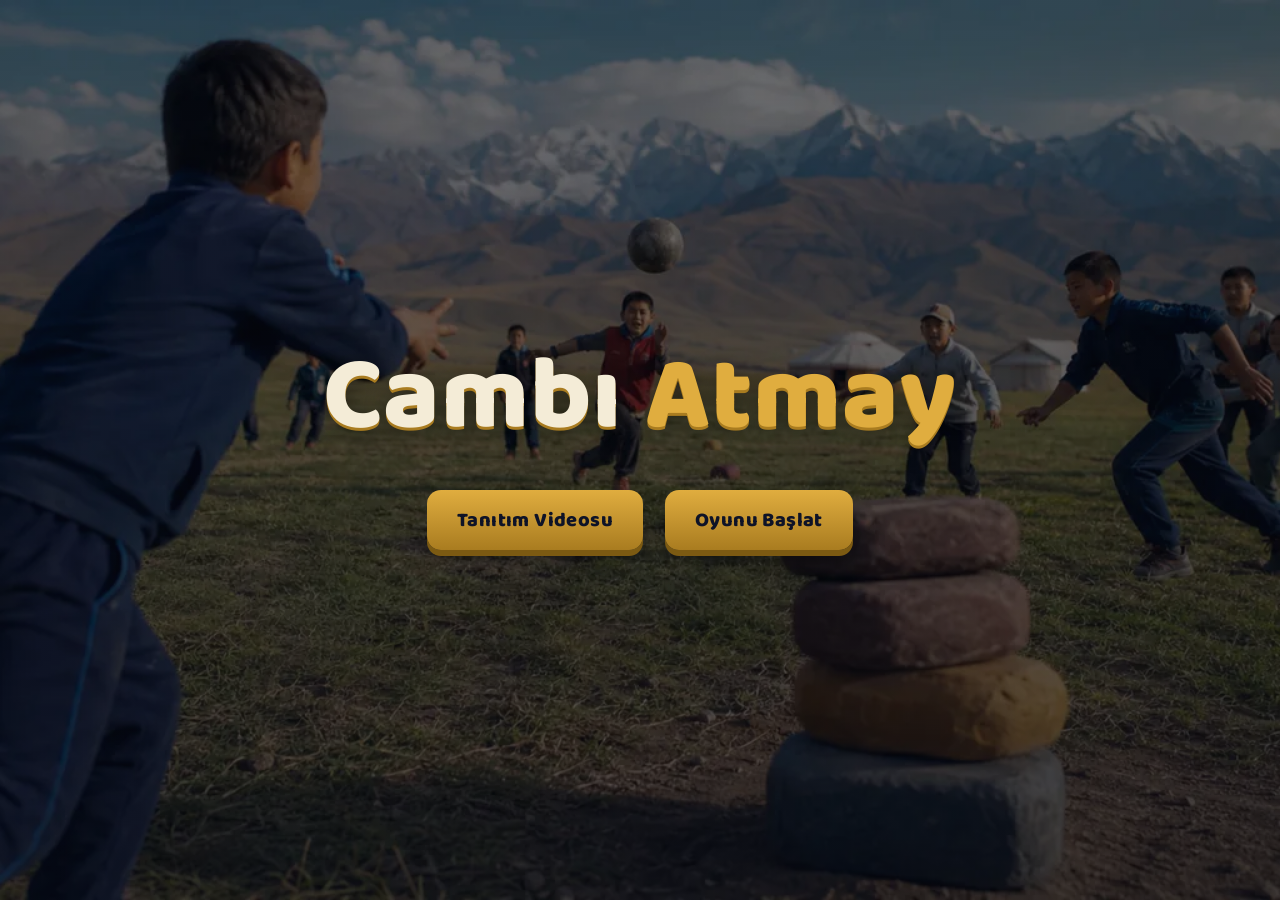
==== oyun+videolar/cambi-atmay/index.html @ 78815807 "v1" ====
<!DOCTYPE html>
<html lang="tr">
<head>
<meta charset="UTF-8">
<meta name="viewport" content="width=device-width, initial-scale=1.0, maximum-scale=1.0, user-scalable=no">
<title>Cambı Atmay — Bozkır Oyunu</title>
<link rel="preconnect" href="https://fonts.googleapis.com">
<link rel="preconnect" href="https://fonts.gstatic.com" crossorigin>
<link href="https://fonts.googleapis.com/css2?family=Baloo+2:wght@500;600;700;800&family=Manrope:wght@400;500;600;700;800&display=swap" rel="stylesheet">
<script>const ASSETS = {"bg": "[data-uri]", "platform": "[data-uri]", "team1": "[data-uri]", "team2": "[data-uri]", "stack": "[data-uri]", "p1_boy_blue": "[data-uri]", "p1_girl_pink": "[data-uri]", "p1_boy_brown": "[data-uri]", "p2_boy_turq": "[data-uri]", "p2_girl_red": "[data-uri]", "p2_girl_purple": "[data-uri]", "p1_girl_prep": "[data-uri]", "p1_girl_throw": "[data-uri]", "ball": "[data-uri]", "p2_boy_prep": "[data-uri]", "p2_boy_throw": "[data-uri]", "p2t_boy": "[data-uri]", "p2t_girl_red": "[data-uri]", "p2t_girl_purple": "[data-uri]", "p2t_boy_prep": "[data-uri]", "p2t_boy_throw": "[data-uri]", "p1e_boy_blue": "[data-uri]", "p1e_boy_brown": "[data-uri]", "p1e_girl_pink": "[data-uri]", "p1e_girl_prep": "[data-uri]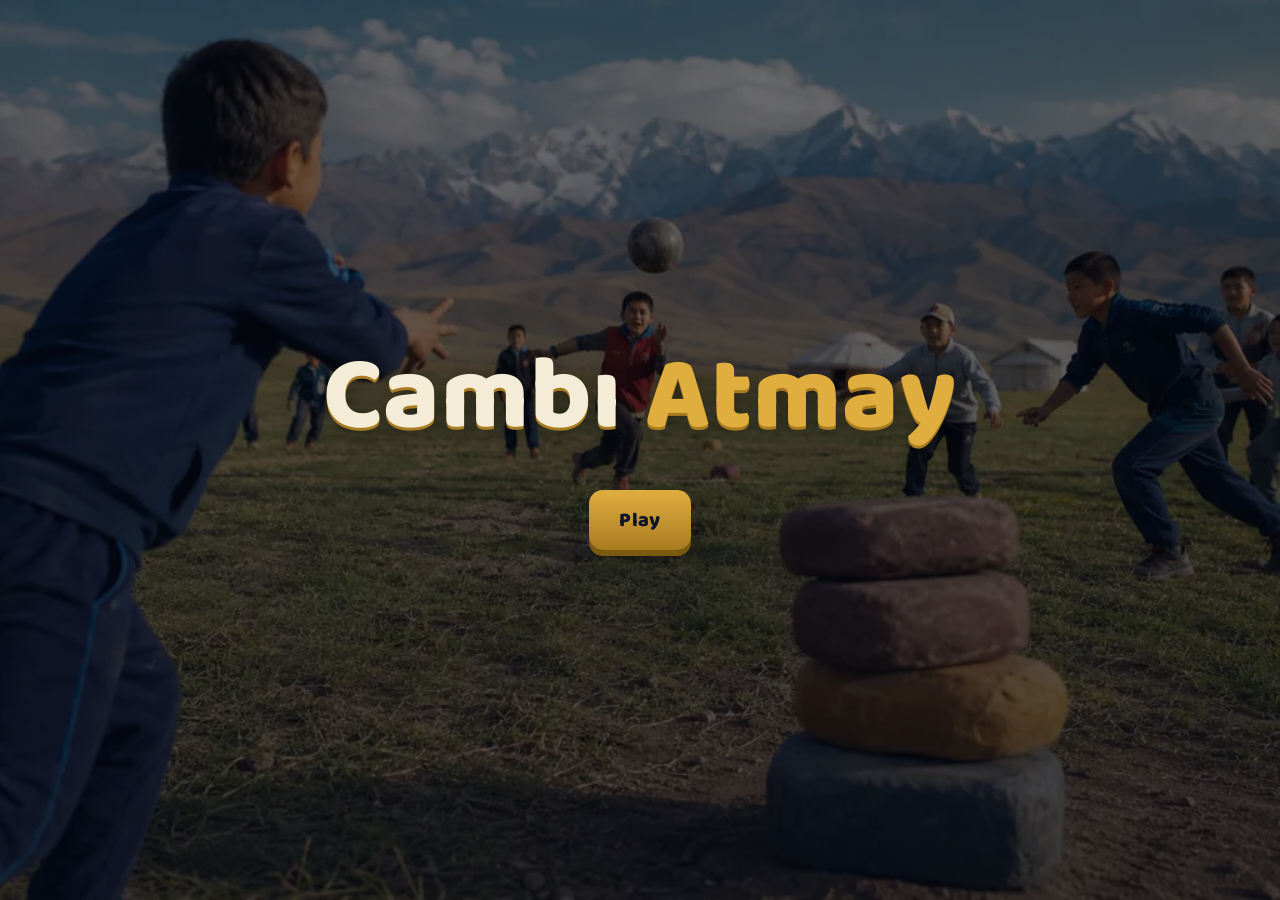
